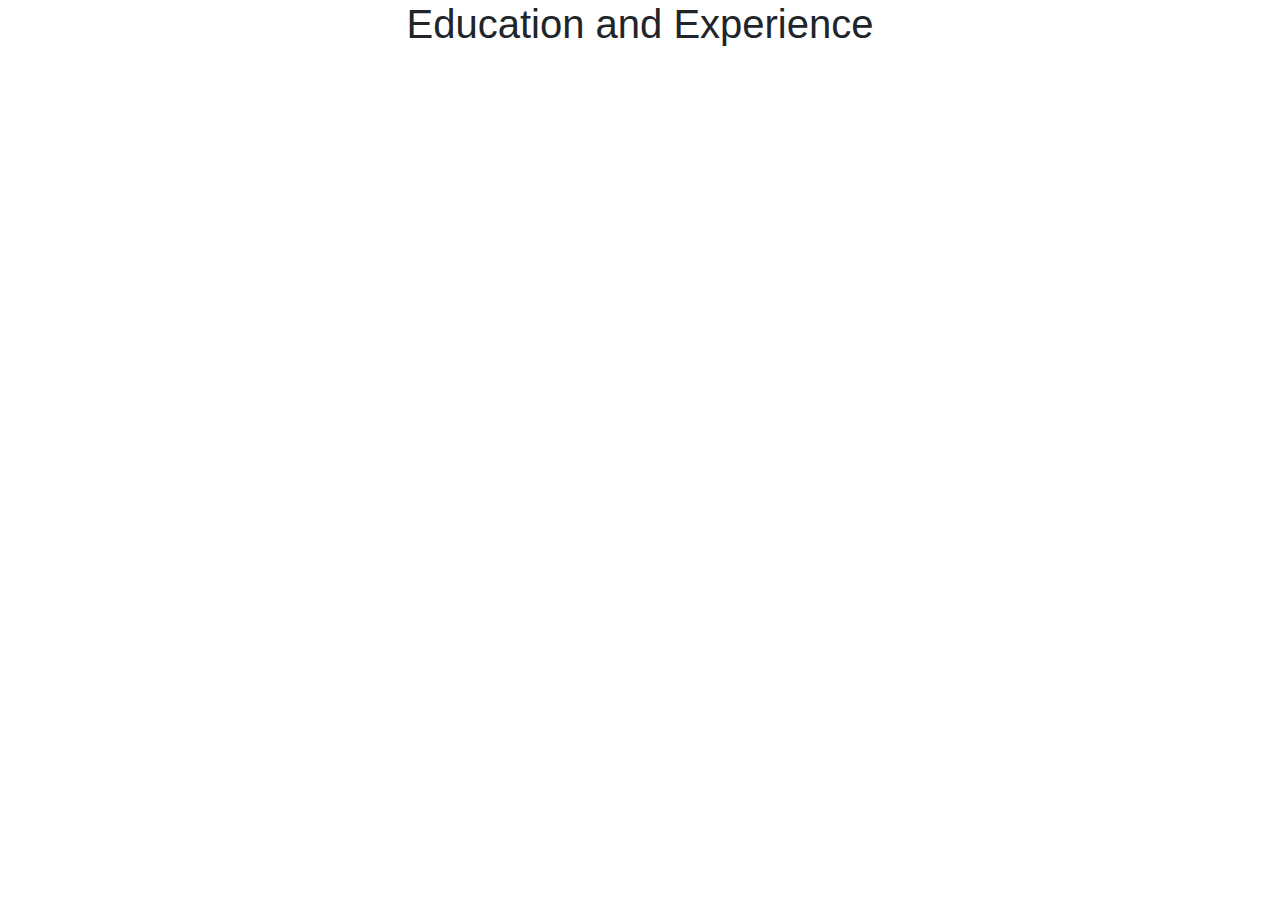
==== education_experience.html @ 69f82618 "Merge pull request #3 from abhilashmk/dev" ====
<!DOCTYPE html>
<html>
<head>
    <link rel="stylesheet" href="https://stackpath.bootstrapcdn.com/bootstrap/4.3.1/css/bootstrap.min.css">
    <title>Education and Experience</title>
</head>
<body>
    <div class="container">
        <h1 class="text-center">Education and Experience</h1>
        <!-- Timeline showing your education and experience -->
        <!-- You can use Bootstrap's timeline component or create your own -->
    </div>
</body>
</html>
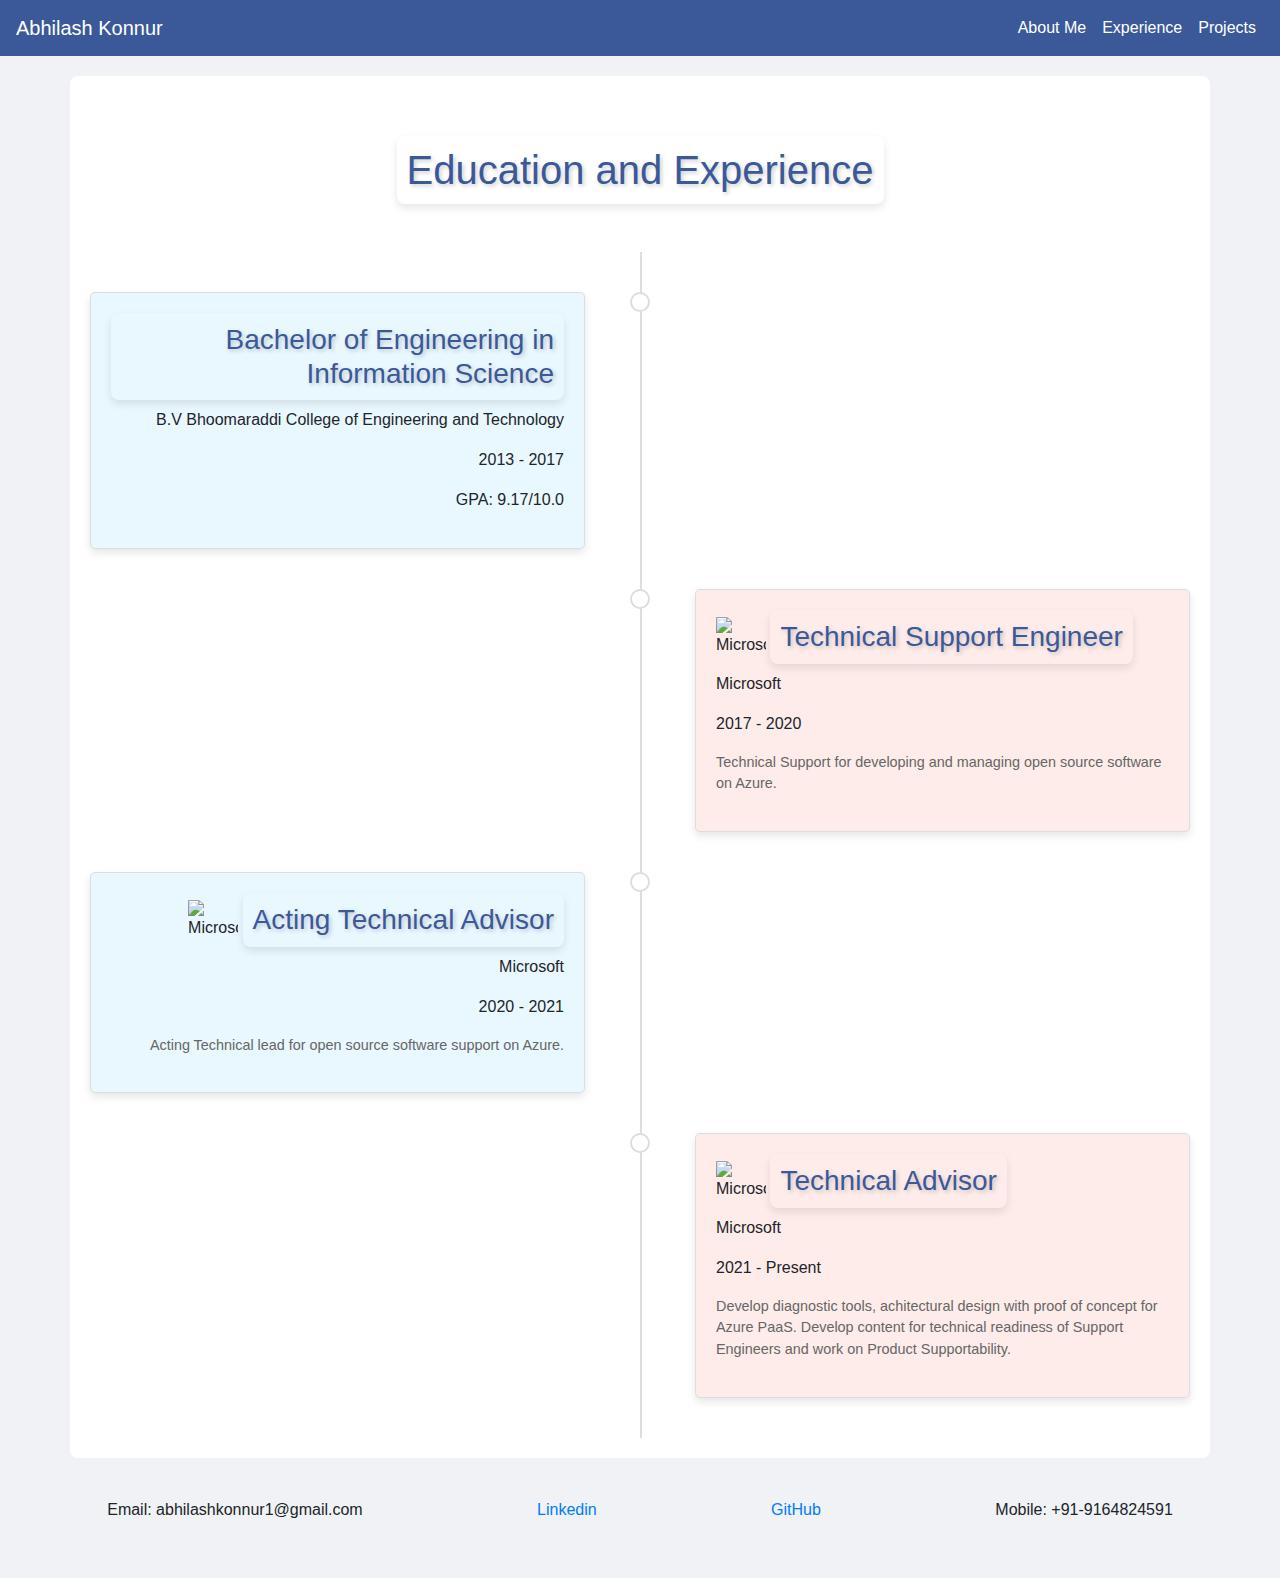
==== commit 73cb0850: "Update education_experience.html" ====
--- a/education_experience.html
+++ b/education_experience.html
@@ -1,14 +1,200 @@
 <!DOCTYPE html>
-<html>
+<html lang="en">
 <head>
-    <link rel="stylesheet" href="https://stackpath.bootstrapcdn.com/bootstrap/4.3.1/css/bootstrap.min.css">
+    <meta charset="UTF-8">
+    <meta name="viewport" content="width=device-width, initial-scale=1.0">
     <title>Education and Experience</title>
+    <link href="https://maxcdn.bootstrapcdn.com/bootstrap/4.5.2/css/bootstrap.min.css" rel="stylesheet">
+    <style>
+        body {
+            display: flex;
+            flex-direction: column;
+            justify-content: space-between;
+            background-color: #f0f2f5;
+        }
+        .navbar {
+            background-color: #3b5998;
+        }
+        .navbar-brand, .nav-link {
+            color: #ffffff !important;
+        }
+        .container {
+            background-color: #ffffff;
+            margin-top: 20px;
+            padding: 20px;
+            border-radius: 8px;
+        }
+        .timeline {
+            position: relative;
+            padding: 20px 0;
+        }
+        .timeline::before {
+            content: '';
+            position: absolute;
+            top: 0;
+            bottom: 0;
+            left: 50%;
+            width: 2px;
+            background: #ddd;
+        }
+        .timeline-item {
+            display: flex;
+            justify-content: flex-end;
+            padding: 20px 0;
+            position: relative;
+        }
+        .timeline-item::before {
+            content: '';
+            position: absolute;
+            top: 20px;
+            left: calc(50% - 10px);
+            width: 20px;
+            height: 20px;
+            background: #fff;
+            border: 2px solid #ddd;
+            border-radius: 50%;
+            z-index: 1;
+        }
+        .timeline-content {
+            width: 45%;
+            padding: 20px;
+            background: #fff;
+            border: 1px solid #ddd;
+            border-radius: 5px;
+            position: relative;
+            background-color: #f8f9fa;
+            box-shadow: 0 4px 8px rgba(0, 0, 0, 0.1);
+            transition: transform 0.3s, box-shadow 0.3s;
+        }
+        .timeline-content:hover {
+            transform: translateY(-10px);
+            box-shadow: 0 8px 16px rgba(0, 0, 0, 0.2);
+        }
+        .timeline-content.left {
+            order: 1;
+            text-align: right;
+            background-color: #e9f7fe;
+        }
+        .timeline-content.right {
+            order: 2;
+            background-color: #fdecea;
+        }
+        .timeline-item:nth-child(odd) {
+            justify-content: flex-start;
+        }
+        .company-logo {
+            max-width: 50px;
+            max-height: 50px;
+            margin-bottom: 10px;
+        }
+        .contact-info {
+            display: flex;
+            justify-content: space-around;
+            background-color: #f0f2f5;
+            padding: 20px;
+            border-radius: 8px;
+            margin: 20px 0;
+            bottom: 0;
+            width: 100%;
+        }
+        .title-wrapper {
+            text-align: center;
+            margin: 40px 0;
+        }
+        h1, h3 {
+            color: #3b5998;
+            text-shadow: 2px 2px 4px rgba(0, 0, 0, 0.2);
+            box-shadow: 0 4px 8px rgba(0, 0, 0, 0.1);
+            padding: 10px;
+            border-radius: 8px;
+            display: inline-block;
+            transition: transform 0.3s, box-shadow 0.3s;
+        }
+        h1:hover, h3:hover {
+            transform: translateY(-10px);
+            box-shadow: 0 8px 16px rgba(0, 0, 0, 0.2);
+        }
+        .job-description {
+            font-size: 0.9em;
+            color: #666;
+            margin-top: 10px;
+        }
+    </style>
 </head>
 <body>
+    <nav class="navbar navbar-expand-lg">
+        <a class="navbar-brand" href="#">Abhilash Konnur</a>
+        <div class="collapse navbar-collapse">
+            <ul class="navbar-nav ml-auto">
+                <li class="nav-item active">
+                    <a class="nav-link" href="index.html">About Me</a>
+                </li>
+                <li class="nav-item">
+                    <a class="nav-link" href="education_experience.html">Experience</a>
+                </li>
+                <li class="nav-item">
+                    <a class="nav-link" href="projects.html">Projects</a>
+                </li>
+            </ul>
+        </div>
+    </nav>
+
     <div class="container">
-        <h1 class="text-center">Education and Experience</h1>
-        <!-- Timeline showing your education and experience -->
-        <!-- You can use Bootstrap's timeline component or create your own -->
+        <div class="title-wrapper">
+            <h1>Education and Experience</h1>
+        </div>
+        <div class="timeline">
+            <!-- Education 1 -->
+            <div class="timeline-item">
+                <div class="timeline-content left">
+                    <h3>Bachelor of Engineering in Information Science</h3>
+                    <p>B.V Bhoomaraddi College of Engineering and Technology</p>
+                    <p>2013 - 2017</p>
+                    <p>GPA: 9.17/10.0</p>
+                </div>
+            </div>
+            <!-- Work Experience 1 -->
+            <div class="timeline-item">
+                <div class="timeline-content right">
+                    <img src="microsoft.png" alt="Microsoft" class="company-logo">
+                    <h3>Technical Support Engineer</h3>
+                    <p>Microsoft</p>
+                    <p>2017 - 2020</p>
+                    <p class="job-description">Technical Support for developing and managing open source software on Azure.</p>
+                </div>
+            </div>
+            <!-- Work Experience 2 -->
+            <div class="timeline-item">
+                <div class="timeline-content left">
+                    <img src="microsoft.png" alt="Microsoft" class="company-logo">
+                    <h3>Acting Technical Advisor</h3>
+                    <p>Microsoft</p>
+                    <p>2020 - 2021</p>
+                    <p class="job-description">Acting Technical lead for open source software support on Azure.</p>
+                </div>
+            </div>
+            <!-- Work Experience 3 -->
+            <div class="timeline-item">
+                <div class="timeline-content right">
+                    <img src="microsoft.png" alt="Microsoft" class="company-logo">
+                    <h3>Technical Advisor</h3>
+                    <p>Microsoft</p>
+                    <p>2021 - Present</p>
+                    <p class="job-description">Develop diagnostic tools, achitectural design with proof of concept for Azure PaaS. Develop content for technical readiness of Support Engineers and work on Product Supportability.</p>
+                </div>
+            </div>
+        </div>
     </div>
+
+    <div class="contact-info">
+        <p>Email: abhilashkonnur1@gmail.com</p>
+        <p><a href="https://www.linkedin.com/in/abhilash-konnur-1b484b123?utm_source=share&utm_campaign=share_via&utm_content=profile&utm_medium=android_app">Linkedin</a></p>
+        <p><a href="https://github.com/abhilashmk">GitHub</a></p>
+        <p>Mobile: +91-9164824591</p></div>
+    </div>
+
+    <script src="https://code.jquery.com/jquery-3.5.1.slim.min.js"></script>
+    <script src="https://cdn.jsdelivr.net/npm/@popperjs/core@2.9.3/dist/umd/popper.min.js"></script>
+    <script src="https://stackpath.bootstrapcdn.com/bootstrap/4.5.2/js/bootstrap.min.js"></script>
 </body>
 </html>
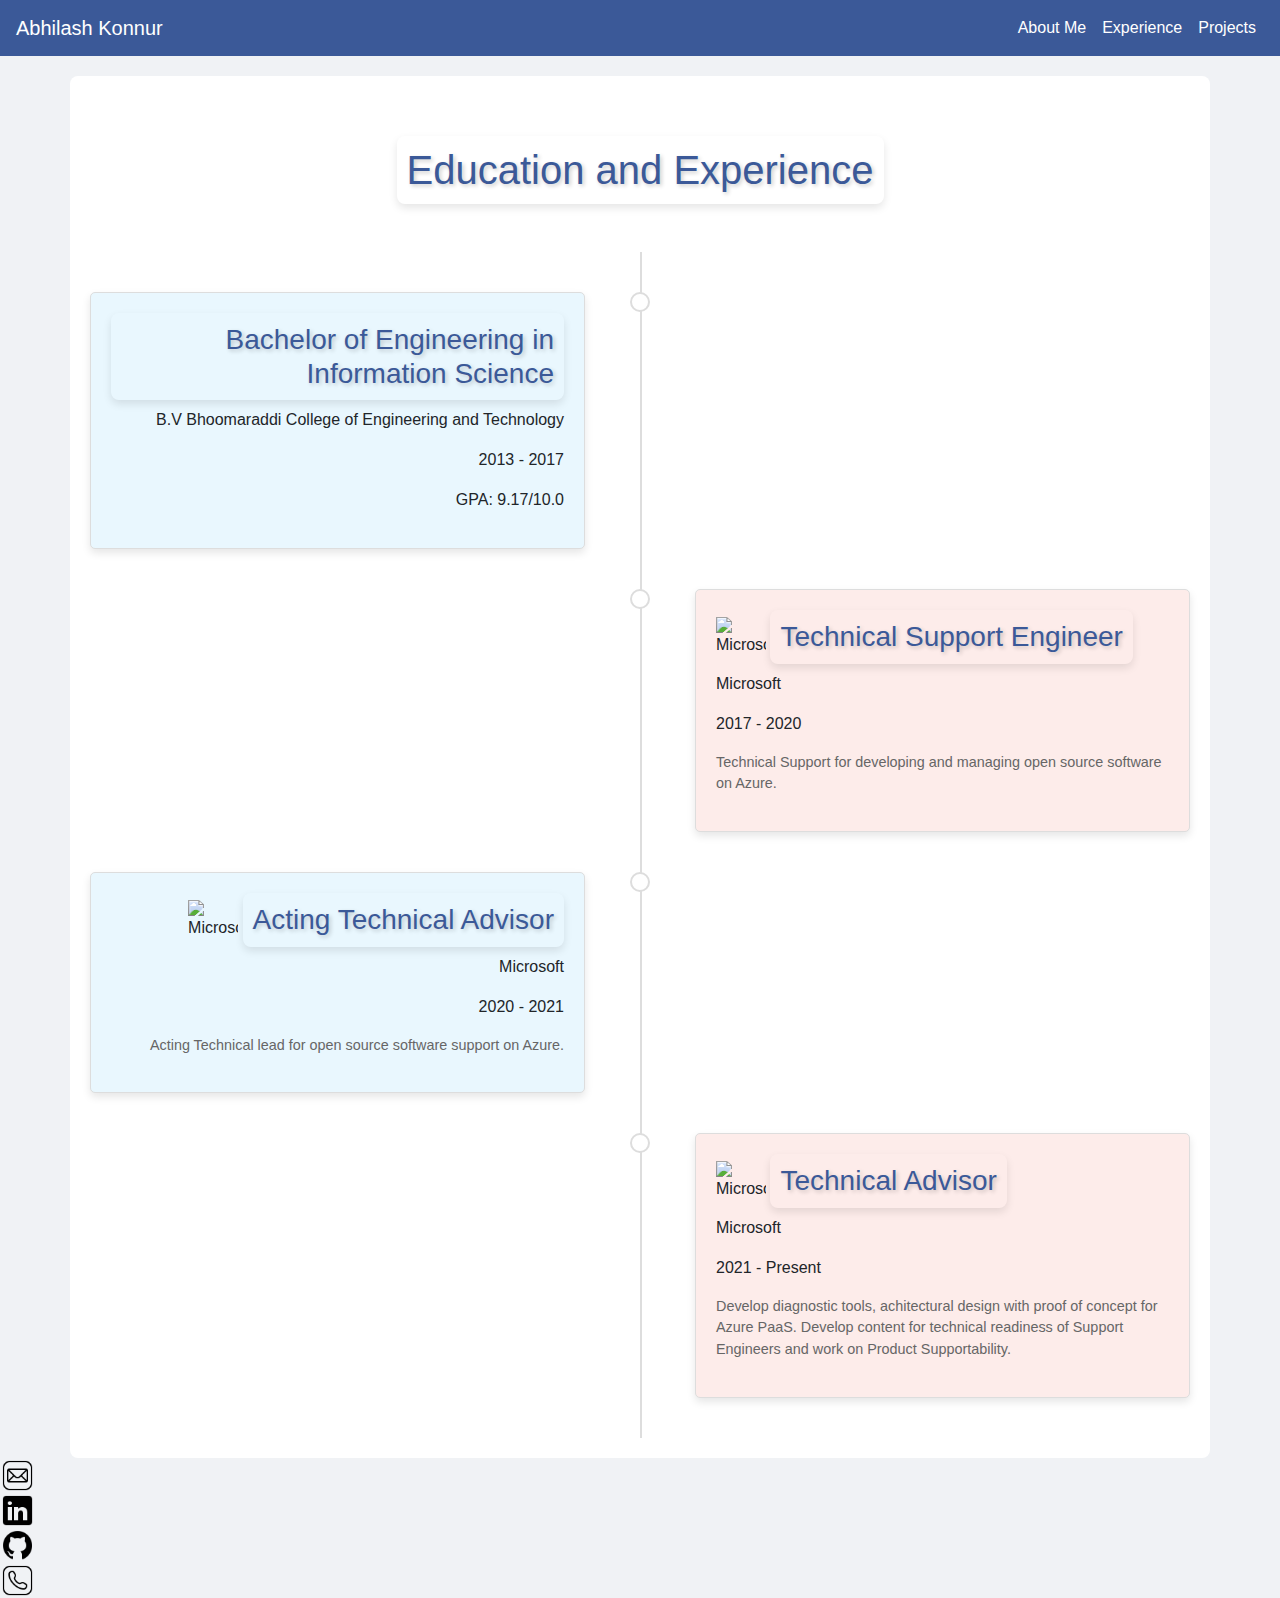
==== commit f784d43e: "Update education_experience.html" ====
--- a/education_experience.html
+++ b/education_experience.html
@@ -87,15 +87,51 @@
             max-height: 50px;
             margin-bottom: 10px;
         }
-        .contact-info {
-            display: flex;
-            justify-content: space-around;
-            background-color: #f0f2f5;
-            padding: 20px;
+        contact-icon {
+            position: relative;
+            width: 60px;
+            height: 60px;
+            border-radius: 50%;
+            display: flex;
+            align-items: center;
+            justify-content: center;
+            color: #3b5998;
+            font-size: 24px;
+            transition: transform 0.3s, width 0.3s, height 0.3s;
+            cursor: pointer;
+            border: 2px solid transparent; /* Add a transparent border to maintain size */
+        }
+        .contact-icon img {
+            width: 35px;
+            height: 35px;
+        }
+        .contact-icon:hover {
+            transform: scale(1.2);
+        }
+        .contact-info-content {
+            position: absolute;
+            top: 0;
+            left: 70px;
+            white-space: nowrap;
+            background-color: #ffffff;
+            color: #3b5998;
             border-radius: 8px;
-            margin: 20px 0;
-            bottom: 0;
-            width: 100%;
+            box-shadow: 0 4px 8px rgba(0, 0, 0, 0.1);
+            overflow: hidden;
+            opacity: 0;
+            transition: width 0.3s, height 0.3s, opacity 0.3s;
+            display: flex;
+            align-items: center;
+            justify-content: center;
+            padding: 10px;
+            font-size: 0.8rem;
+        }
+        .contact-icon.active .contact-info-content {
+            opacity: 1;
+        }
+        .contact-info-content a {
+            color: #3b5998;
+            text-decoration: none;
         }
         .title-wrapper {
             text-align: center;
@@ -186,12 +222,39 @@
         </div>
     </div>
 
-    <div class="contact-info">
-        <p>Email: abhilashkonnur1@gmail.com</p>
-        <p><a href="https://www.linkedin.com/in/abhilash-konnur-1b484b123?utm_source=share&utm_campaign=share_via&utm_content=profile&utm_medium=android_app">Linkedin</a></p>
-        <p><a href="https://github.com/abhilashmk">GitHub</a></p>
-        <p>Mobile: +91-9164824591</p></div>
+    <div class="icon-container">
+        <div class="contact-icon" onclick="showContactInfo(this)">
+            <img src="email.png" alt="Email Icon">
+            <div class="contact-info-content">abhilashkonnur1@gmail.com</div>
+        </div>
+        <div class="contact-icon" onclick="window.open('https://www.linkedin.com/in/abhilash-konnur-1b484b123?utm_source=share&utm_campaign=share_via&utm_content=profile&utm_medium=android_app', '_blank')">
+            <img src="linkedin.png" alt="LinkedIn Icon">
+            <div class="contact-info-content">LinkedIn</div>
+        </div>
+        <div class="contact-icon" onclick="window.open('https://github.com/abhilashmk', '_blank')">
+            <img src="github.png" alt="GitHub Icon">
+            <div class="contact-info-content">GitHub</div>
+        </div>
+        <div class="contact-icon" onclick="showContactInfo(this)">
+            <img src="phone.png" alt="Phone Icon">
+            <div class="contact-info-content">+91-9164824591</div>
+        </div>
     </div>
+
+    <script>
+        function showContactInfo(element) {
+            // Hide previously shown contact info
+            const activeIcons = document.querySelectorAll('.contact-icon.active');
+            activeIcons.forEach(icon => {
+                if (icon !== element) {
+                    icon.classList.remove('active');
+                }
+            });
+
+            // Show the contact info for the clicked icon
+            element.classList.toggle('active');
+        }
+    </script>
 
     <script src="https://code.jquery.com/jquery-3.5.1.slim.min.js"></script>
     <script src="https://cdn.jsdelivr.net/npm/@popperjs/core@2.9.3/dist/umd/popper.min.js"></script>
